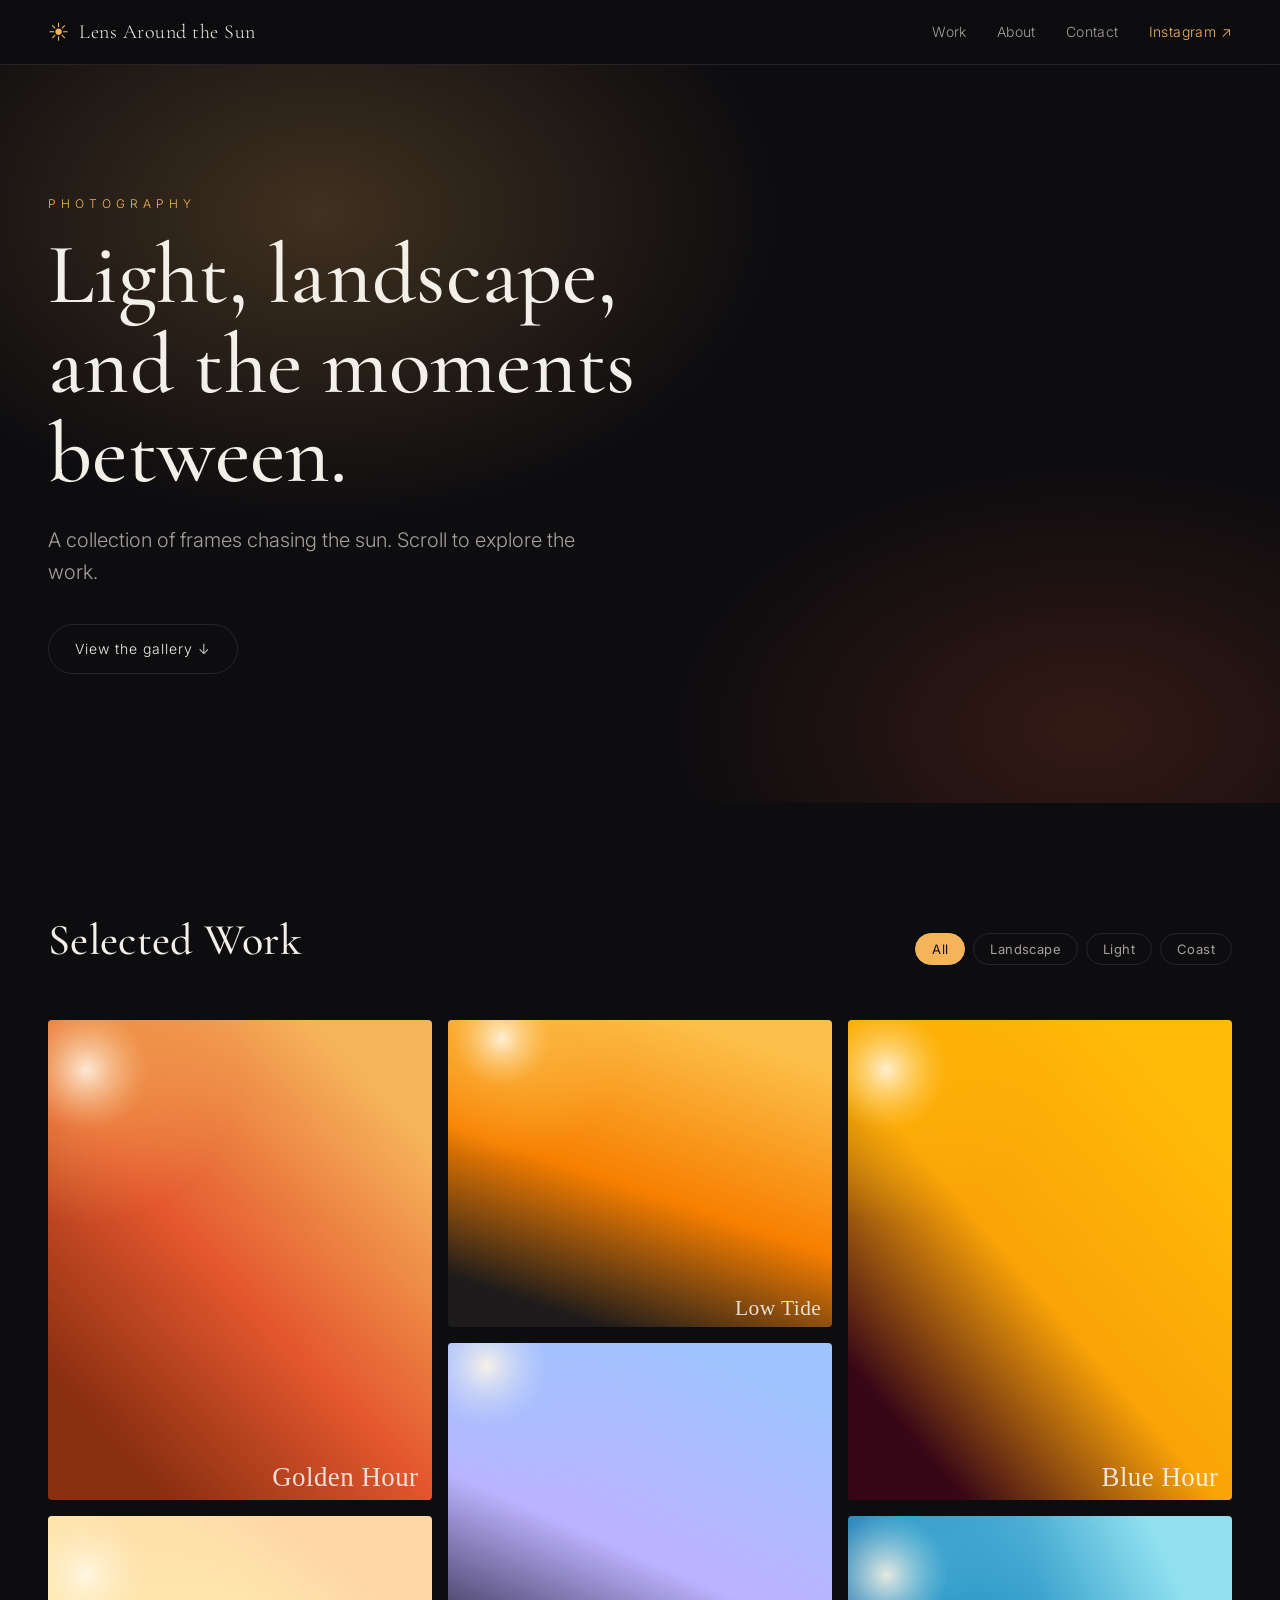
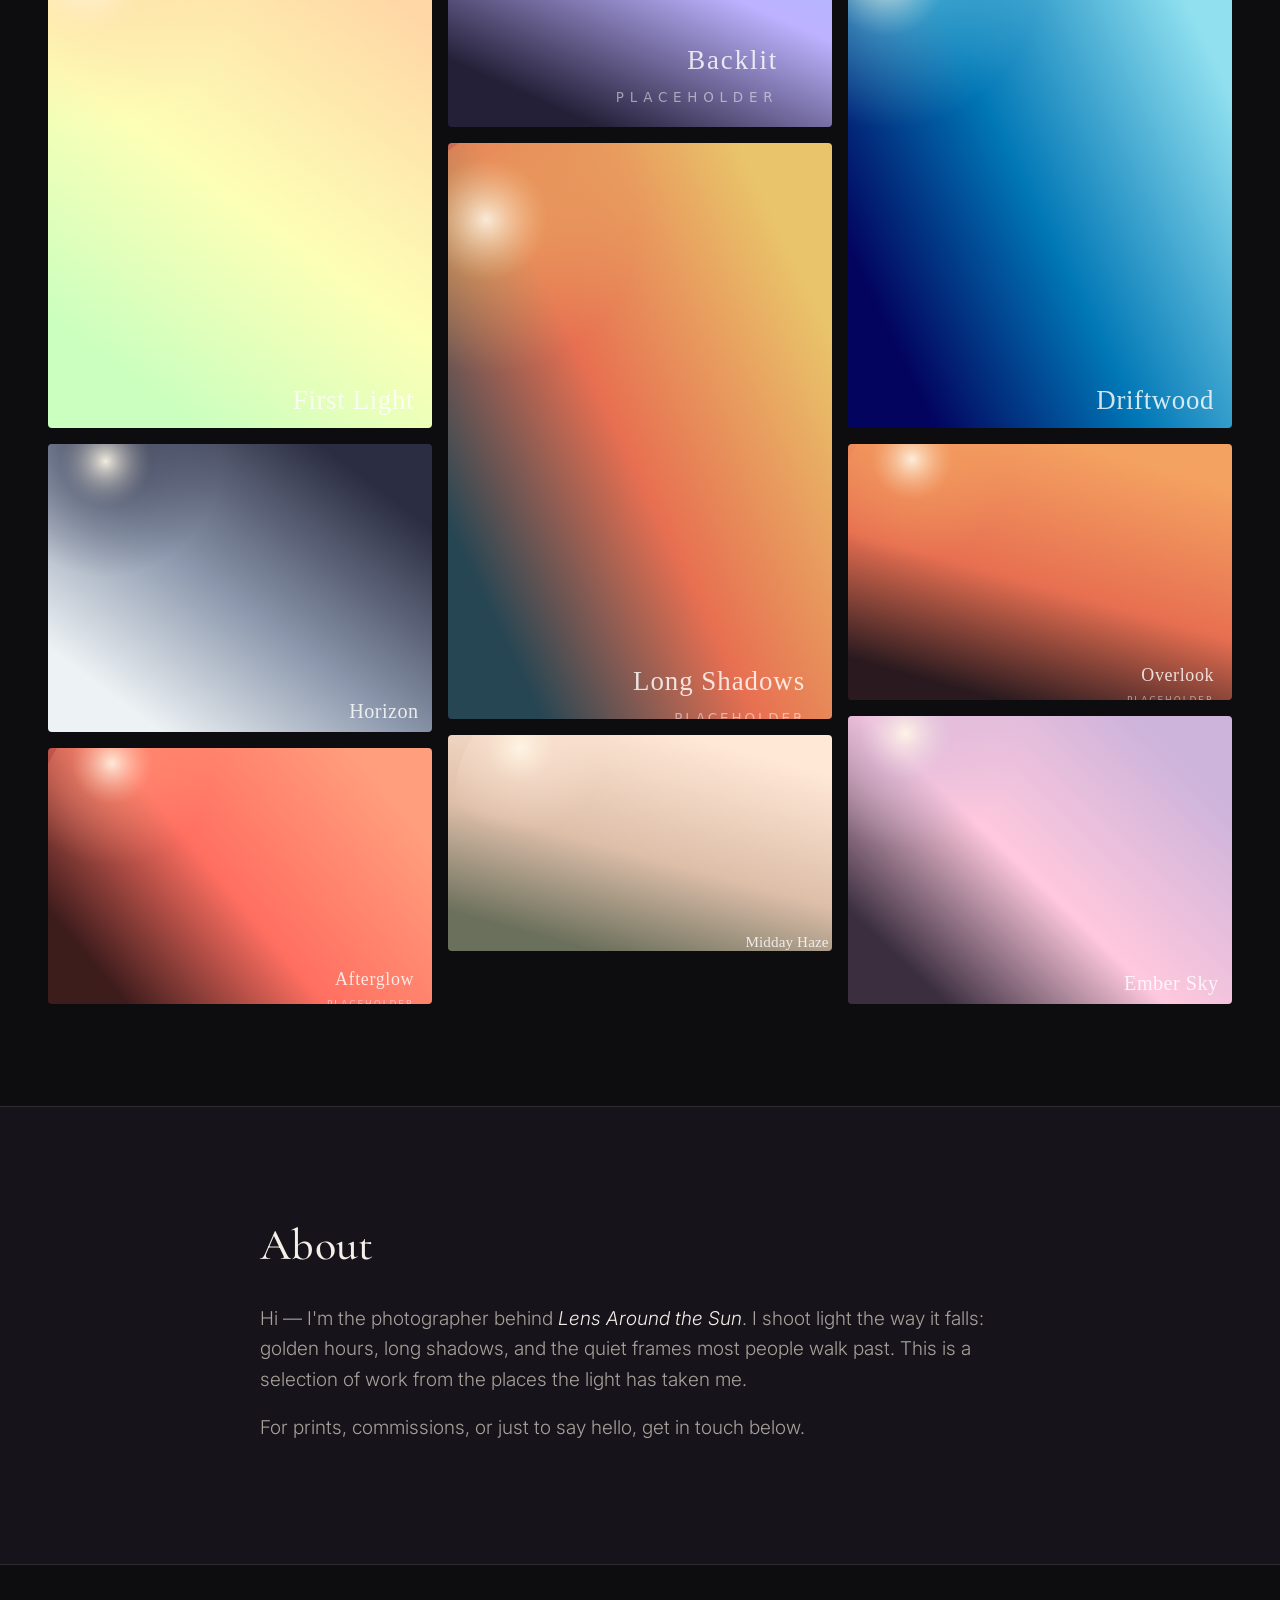
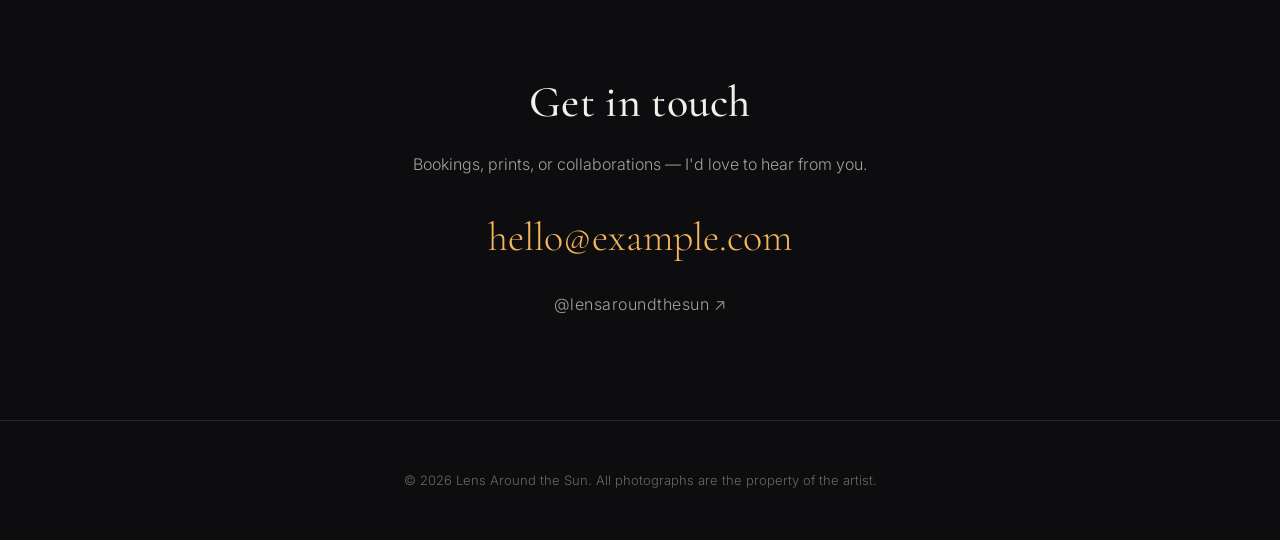
==== index.html @ 05998378 "Initial commit: Lens Around the Sun photography portfolio Static HTML/CSS/JS photography portfolio, " ====
<!doctype html>
<html lang="en">
<head>
  <meta charset="utf-8" />
  <meta name="viewport" content="width=device-width, initial-scale=1" />
  <title>Lens Around the Sun — Photography</title>
  <meta name="description" content="Photography portfolio of Lens Around the Sun — light, landscape, and the moments between." />

  <!-- Social share preview (shows this image when the link is pasted into messages / socials) -->
  <meta property="og:title" content="Lens Around the Sun — Photography" />
  <meta property="og:description" content="A photography portfolio — light, landscape, and the moments between." />
  <meta property="og:type" content="website" />
  <meta property="og:image" content="photos/sample-01.svg" />

  <link rel="preconnect" href="https://fonts.googleapis.com" />
  <link rel="preconnect" href="https://fonts.gstatic.com" crossorigin />
  <link href="https://fonts.googleapis.com/css2?family=Cormorant+Garamond:wght@400;500;600&family=Inter:wght@300;400;500&display=swap" rel="stylesheet" />
  <link rel="stylesheet" href="css/style.css" />
</head>
<body>
  <header class="site-header" id="top">
    <a class="brand" href="#top">
      <span class="brand-mark" aria-hidden="true">☀</span>
      <span class="brand-name">Lens Around the Sun</span>
    </a>
    <nav class="nav">
      <a href="#work">Work</a>
      <a href="#about">About</a>
      <a href="#contact">Contact</a>
      <a class="nav-ig" href="https://www.instagram.com/lensaroundthesun" target="_blank" rel="noopener">Instagram ↗</a>
    </nav>
  </header>

  <section class="hero">
    <div class="hero-inner">
      <p class="hero-kicker">Photography</p>
      <h1 class="hero-title">Light, landscape,<br />and the moments between.</h1>
      <p class="hero-sub">A collection of frames chasing the sun. Scroll to explore the work.</p>
      <a class="hero-cta" href="#work">View the gallery ↓</a>
    </div>
  </section>

  <main>
    <section id="work" class="work">
      <div class="section-head">
        <h2>Selected Work</h2>
        <div class="filters" id="filters" role="group" aria-label="Filter photos by category"></div>
      </div>
      <div class="gallery" id="gallery" aria-live="polite"></div>
    </section>

    <section id="about" class="about">
      <div class="about-inner">
        <h2>About</h2>
        <!-- EDIT ME: replace with your friend's real bio and name -->
        <p>
          Hi — I'm the photographer behind <em>Lens Around the Sun</em>. I shoot
          light the way it falls: golden hours, long shadows, and the quiet frames
          most people walk past. This is a selection of work from the places the
          light has taken me.
        </p>
        <p>
          For prints, commissions, or just to say hello, get in touch below.
        </p>
      </div>
    </section>

    <section id="contact" class="contact">
      <div class="contact-inner">
        <h2>Get in touch</h2>
        <p>Bookings, prints, or collaborations — I'd love to hear from you.</p>
        <!-- EDIT ME: put the real email address here -->
        <a class="contact-email" href="mailto:hello@example.com">hello@example.com</a>
        <div class="contact-social">
          <a href="https://www.instagram.com/lensaroundthesun" target="_blank" rel="noopener">@lensaroundthesun ↗</a>
        </div>
      </div>
    </section>
  </main>

  <footer class="site-footer">
    <p>© <span id="year"></span> Lens Around the Sun. All photographs are the property of the artist.</p>
  </footer>

  <!-- Lightbox -->
  <div class="lightbox" id="lightbox" aria-hidden="true" role="dialog" aria-modal="true" aria-label="Photo viewer">
    <button class="lb-btn lb-close" id="lbClose" aria-label="Close (Esc)">✕</button>
    <button class="lb-btn lb-prev" id="lbPrev" aria-label="Previous photo (←)">‹</button>
    <figure class="lb-figure">
      <img class="lb-img" id="lbImg" src="" alt="" />
      <figcaption class="lb-caption" id="lbCaption"></figcaption>
    </figure>
    <button class="lb-btn lb-next" id="lbNext" aria-label="Next photo (→)">›</button>
  </div>

  <script src="js/photos.js"></script>
  <script src="js/main.js"></script>
</body>
</html>
---- css/style.css ----
/* ============================================================
   Lens Around the Sun — styles
   Dark, image-first photography portfolio
   ============================================================ */

:root {
  --bg:        #0d0c0f;
  --bg-soft:   #16141a;
  --fg:        #f3efe9;
  --fg-dim:    #a7a19a;
  --fg-faint:  #6d6760;
  --accent:    #f6b45a;   /* sun */
  --accent-2:  #e4572e;   /* ember */
  --line:      rgba(255,255,255,0.10);
  --serif: "Cormorant Garamond", Georgia, "Times New Roman", serif;
  --sans:  "Inter", system-ui, -apple-system, Segoe UI, Roboto, sans-serif;
  --maxw: 1240px;
}

* { box-sizing: border-box; }

html { scroll-behavior: smooth; }

body {
  margin: 0;
  background: var(--bg);
  color: var(--fg);
  font-family: var(--sans);
  font-weight: 300;
  line-height: 1.6;
  -webkit-font-smoothing: antialiased;
  overflow-x: hidden;
}

h1, h2 { font-family: var(--serif); font-weight: 500; letter-spacing: 0.3px; }

a { color: inherit; text-decoration: none; }

/* ---------- Header ---------- */
.site-header {
  position: sticky;
  top: 0;
  z-index: 50;
  display: flex;
  align-items: center;
  justify-content: space-between;
  gap: 16px;
  padding: 16px clamp(16px, 4vw, 48px);
  background: rgba(13,12,15,0.72);
  backdrop-filter: blur(10px);
  border-bottom: 1px solid var(--line);
}
.brand { display: flex; align-items: center; gap: 10px; }
.brand-mark { color: var(--accent); font-size: 20px; }
.brand-name {
  font-family: var(--serif);
  font-size: 20px;
  letter-spacing: 0.5px;
  white-space: nowrap;
}
.nav { display: flex; align-items: center; gap: clamp(14px, 2.4vw, 30px); }
.nav a {
  font-size: 14px;
  letter-spacing: 0.4px;
  color: var(--fg-dim);
  transition: color 0.2s ease;
}
.nav a:hover { color: var(--fg); }
.nav-ig { color: var(--accent) !important; }

/* ---------- Hero ---------- */
.hero {
  position: relative;
  min-height: min(82vh, 760px);
  display: flex;
  align-items: center;
  padding: 80px clamp(16px, 4vw, 48px);
  background:
    radial-gradient(60% 70% at 25% 20%, rgba(246,180,90,0.22), transparent 60%),
    radial-gradient(55% 60% at 85% 90%, rgba(228,87,46,0.18), transparent 60%),
    var(--bg);
}
.hero-inner { max-width: var(--maxw); margin: 0 auto; width: 100%; }
.hero-kicker {
  text-transform: uppercase;
  letter-spacing: 5px;
  font-size: 12px;
  color: var(--accent);
  margin: 0 0 18px;
}
.hero-title {
  font-size: clamp(38px, 7vw, 86px);
  line-height: 1.04;
  margin: 0 0 24px;
  max-width: 16ch;
}
.hero-sub {
  font-size: clamp(16px, 2vw, 20px);
  color: var(--fg-dim);
  max-width: 48ch;
  margin: 0 0 36px;
}
.hero-cta {
  display: inline-block;
  font-size: 14px;
  letter-spacing: 1px;
  padding: 13px 26px;
  border: 1px solid var(--line);
  border-radius: 999px;
  transition: border-color 0.2s, color 0.2s, background 0.2s;
}
.hero-cta:hover { border-color: var(--accent); color: var(--accent); }

/* ---------- Sections ---------- */
.work, .about, .contact { padding: clamp(48px, 8vw, 110px) clamp(16px, 4vw, 48px); }
.section-head {
  max-width: var(--maxw);
  margin: 0 auto clamp(24px, 4vw, 44px);
  display: flex;
  flex-wrap: wrap;
  align-items: baseline;
  justify-content: space-between;
  gap: 16px;
}
.section-head h2 { font-size: clamp(28px, 4vw, 44px); margin: 0; }

/* ---------- Filters ---------- */
.filters { display: flex; flex-wrap: wrap; gap: 8px; }
.filter-btn {
  font-family: var(--sans);
  font-size: 13px;
  letter-spacing: 0.4px;
  color: var(--fg-dim);
  background: transparent;
  border: 1px solid var(--line);
  border-radius: 999px;
  padding: 7px 16px;
  cursor: pointer;
  transition: all 0.2s ease;
}
.filter-btn:hover { color: var(--fg); border-color: var(--fg-faint); }
.filter-btn.is-active {
  color: var(--bg);
  background: var(--accent);
  border-color: var(--accent);
}

/* ---------- Gallery (masonry via CSS columns) ---------- */
.gallery {
  max-width: var(--maxw);
  margin: 0 auto;
  column-count: 3;
  column-gap: 16px;
}
@media (max-width: 900px) { .gallery { column-count: 2; } }
@media (max-width: 560px) { .gallery { column-count: 1; } }

.tile {
  position: relative;
  display: block;
  width: 100%;
  margin: 0 0 16px;
  break-inside: avoid;
  border-radius: 4px;
  overflow: hidden;
  cursor: zoom-in;
  background: var(--bg-soft);
  opacity: 0;
  transform: translateY(14px);
  transition: opacity 0.6s ease, transform 0.6s ease;
}
.tile.in { opacity: 1; transform: none; }
.tile img {
  display: block;
  width: 100%;
  height: auto;
  transition: transform 0.6s cubic-bezier(.2,.7,.2,1), filter 0.4s ease;
}
.tile:hover img { transform: scale(1.04); }
.tile-overlay {
  position: absolute;
  inset: auto 0 0 0;
  padding: 36px 16px 14px;
  background: linear-gradient(to top, rgba(0,0,0,0.6), transparent);
  opacity: 0;
  transition: opacity 0.3s ease;
}
.tile:hover .tile-overlay, .tile:focus-visible .tile-overlay { opacity: 1; }
.tile-title { font-family: var(--serif); font-size: 19px; }
.tile-cat { font-size: 12px; letter-spacing: 1px; color: var(--accent); text-transform: uppercase; }

/* ---------- About ---------- */
.about { background: var(--bg-soft); border-top: 1px solid var(--line); border-bottom: 1px solid var(--line); }
.about-inner { max-width: 760px; margin: 0 auto; }
.about-inner h2 { font-size: clamp(28px, 4vw, 44px); margin: 0 0 24px; }
.about-inner p { font-size: clamp(16px, 1.8vw, 19px); color: var(--fg-dim); margin: 0 0 18px; }
.about-inner em { color: var(--fg); font-style: italic; }

/* ---------- Contact ---------- */
.contact-inner { max-width: 760px; margin: 0 auto; text-align: center; }
.contact-inner h2 { font-size: clamp(28px, 4vw, 44px); margin: 0 0 14px; }
.contact-inner > p { color: var(--fg-dim); margin: 0 0 28px; }
.contact-email {
  display: inline-block;
  font-family: var(--serif);
  font-size: clamp(26px, 4vw, 40px);
  color: var(--accent);
  border-bottom: 1px solid transparent;
  transition: border-color 0.2s;
}
.contact-email:hover { border-color: var(--accent); }
.contact-social { margin-top: 22px; }
.contact-social a { color: var(--fg-dim); letter-spacing: 0.5px; }
.contact-social a:hover { color: var(--fg); }

/* ---------- Footer ---------- */
.site-footer {
  padding: 36px clamp(16px, 4vw, 48px);
  text-align: center;
  color: var(--fg-faint);
  font-size: 13px;
  border-top: 1px solid var(--line);
}

/* ---------- Lightbox ---------- */
.lightbox {
  position: fixed;
  inset: 0;
  z-index: 100;
  display: flex;
  align-items: center;
  justify-content: center;
  padding: 24px;
  background: rgba(8,7,10,0.94);
  backdrop-filter: blur(6px);
  opacity: 0;
  visibility: hidden;
  transition: opacity 0.3s ease, visibility 0.3s ease;
}
.lightbox.open { opacity: 1; visibility: visible; }
.lb-figure { margin: 0; max-width: 92vw; max-height: 88vh; text-align: center; }
.lb-img {
  max-width: 92vw;
  max-height: 80vh;
  object-fit: contain;
  border-radius: 3px;
  box-shadow: 0 30px 80px rgba(0,0,0,0.6);
}
.lb-caption { margin-top: 14px; color: var(--fg-dim); font-family: var(--serif); font-size: 18px; letter-spacing: 0.4px; }
.lb-btn {
  position: absolute;
  background: transparent;
  color: var(--fg);
  border: none;
  cursor: pointer;
  opacity: 0.75;
  transition: opacity 0.2s, color 0.2s;
}
.lb-btn:hover { opacity: 1; color: var(--accent); }
.lb-close { top: 18px; right: 22px; font-size: 26px; }
.lb-prev, .lb-next { top: 50%; transform: translateY(-50%); font-size: 52px; padding: 0 10px; }
.lb-prev { left: clamp(6px, 2vw, 28px); }
.lb-next { right: clamp(6px, 2vw, 28px); }

@media (max-width: 560px) {
  .brand-name { font-size: 16px; }
  .nav { gap: 14px; }
  .nav a { font-size: 13px; }
}

/* Respect reduced-motion preferences */
@media (prefers-reduced-motion: reduce) {
  html { scroll-behavior: auto; }
  .tile, .tile img, .hero-cta, .lb-img { transition: none !important; }
  .tile { opacity: 1; transform: none; }
}
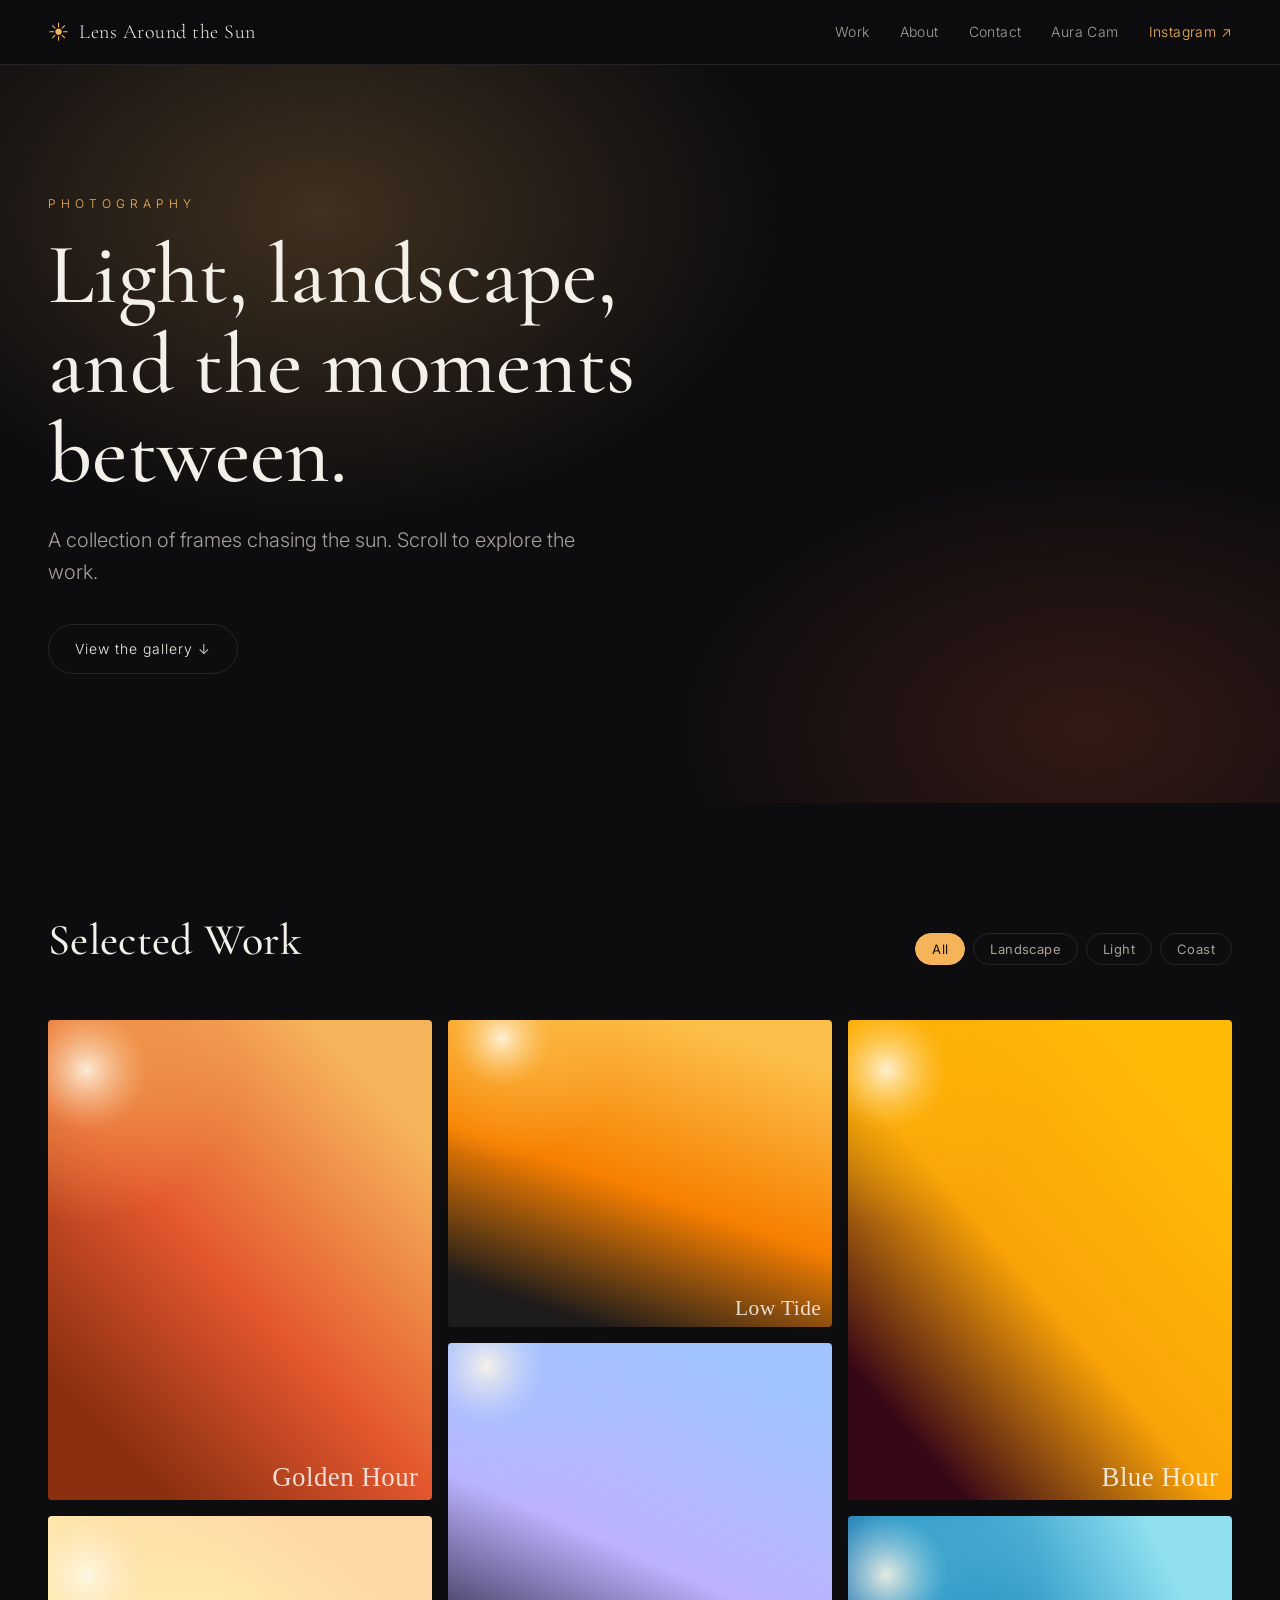
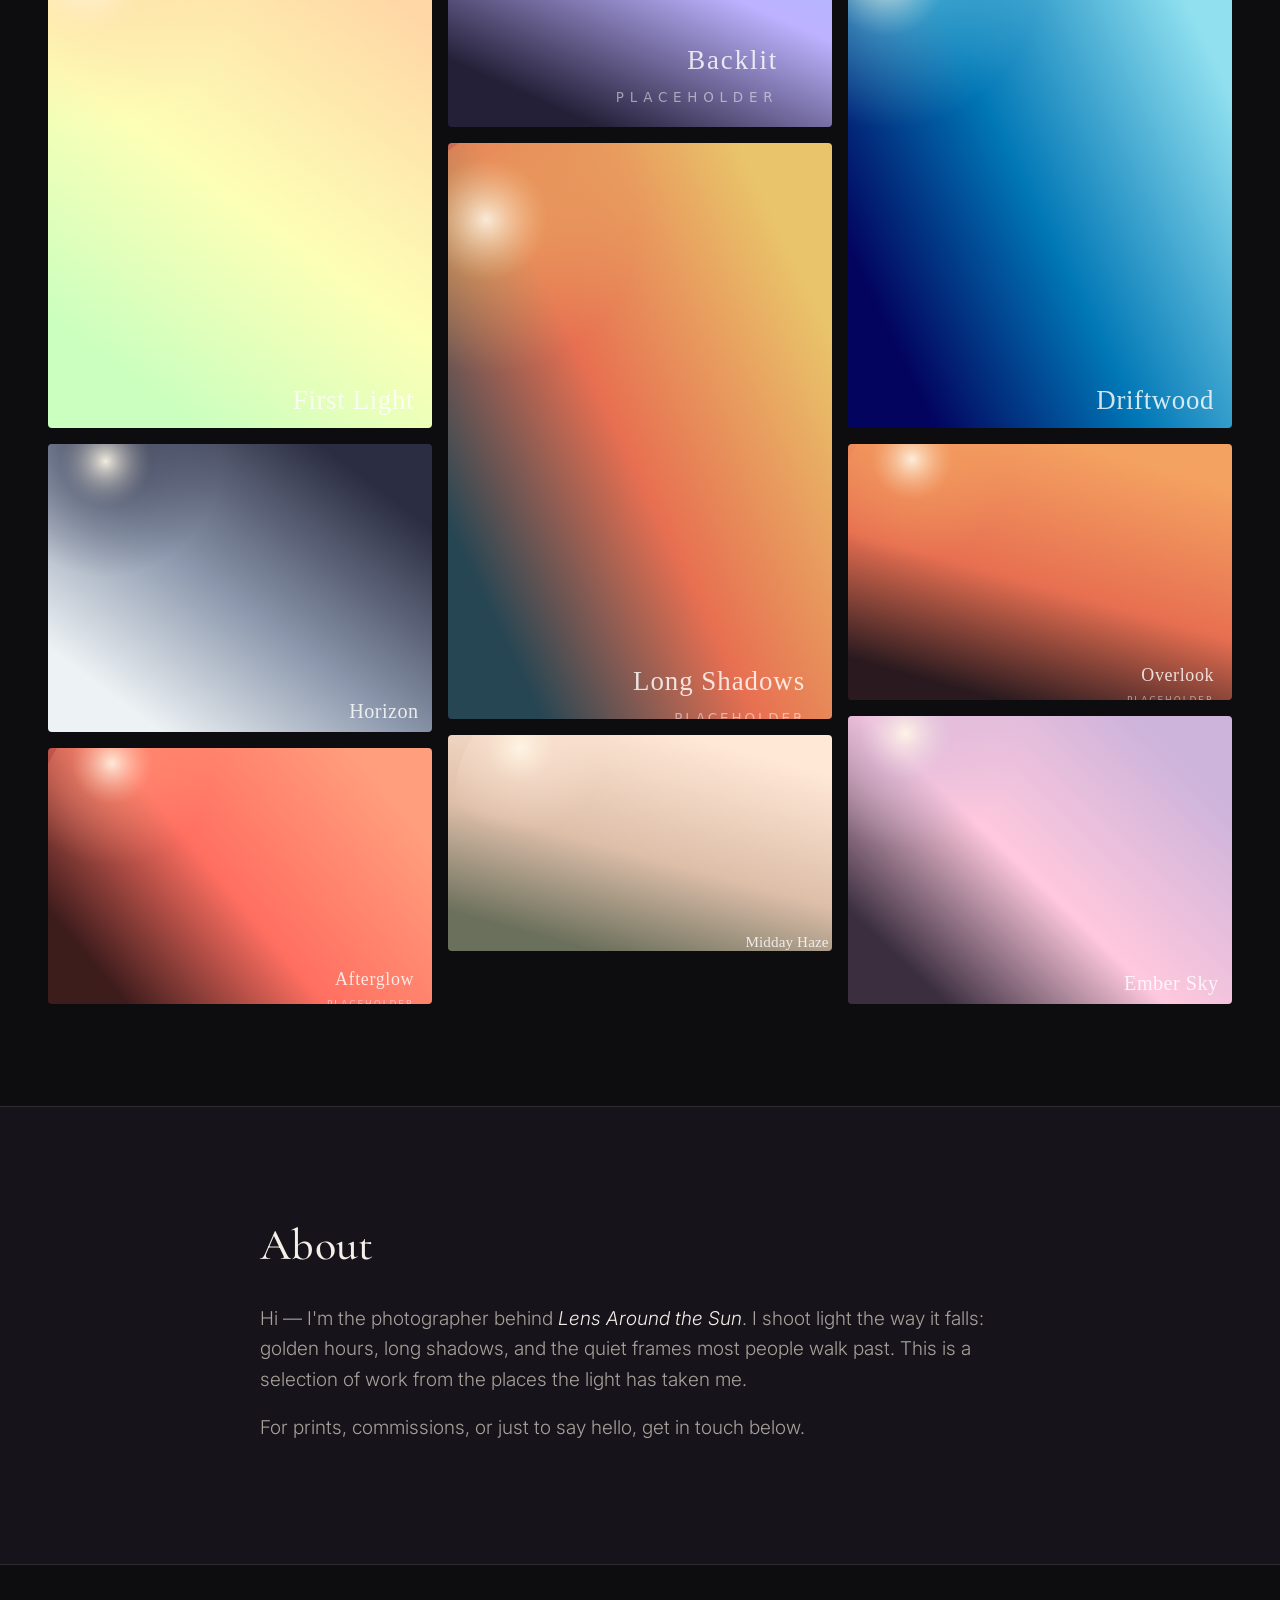
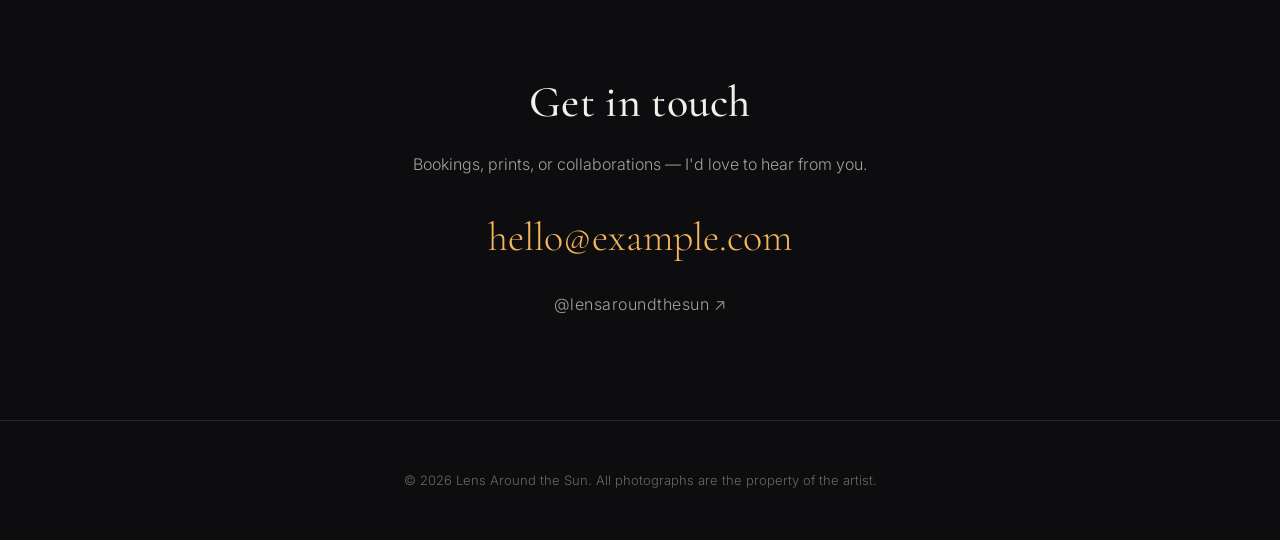
==== commit 85621928: "Add Aura Cam: live webcam aura photo booth A dependency-free, no-build page that opens the webcam an" ====
--- a/index.html
+++ b/index.html
@@ -27,6 +27,7 @@
       <a href="#work">Work</a>
       <a href="#about">About</a>
       <a href="#contact">Contact</a>
+      <a href="aura.html">Aura Cam</a>
       <a class="nav-ig" href="https://www.instagram.com/lensaroundthesun" target="_blank" rel="noopener">Instagram ↗</a>
     </nav>
   </header>
